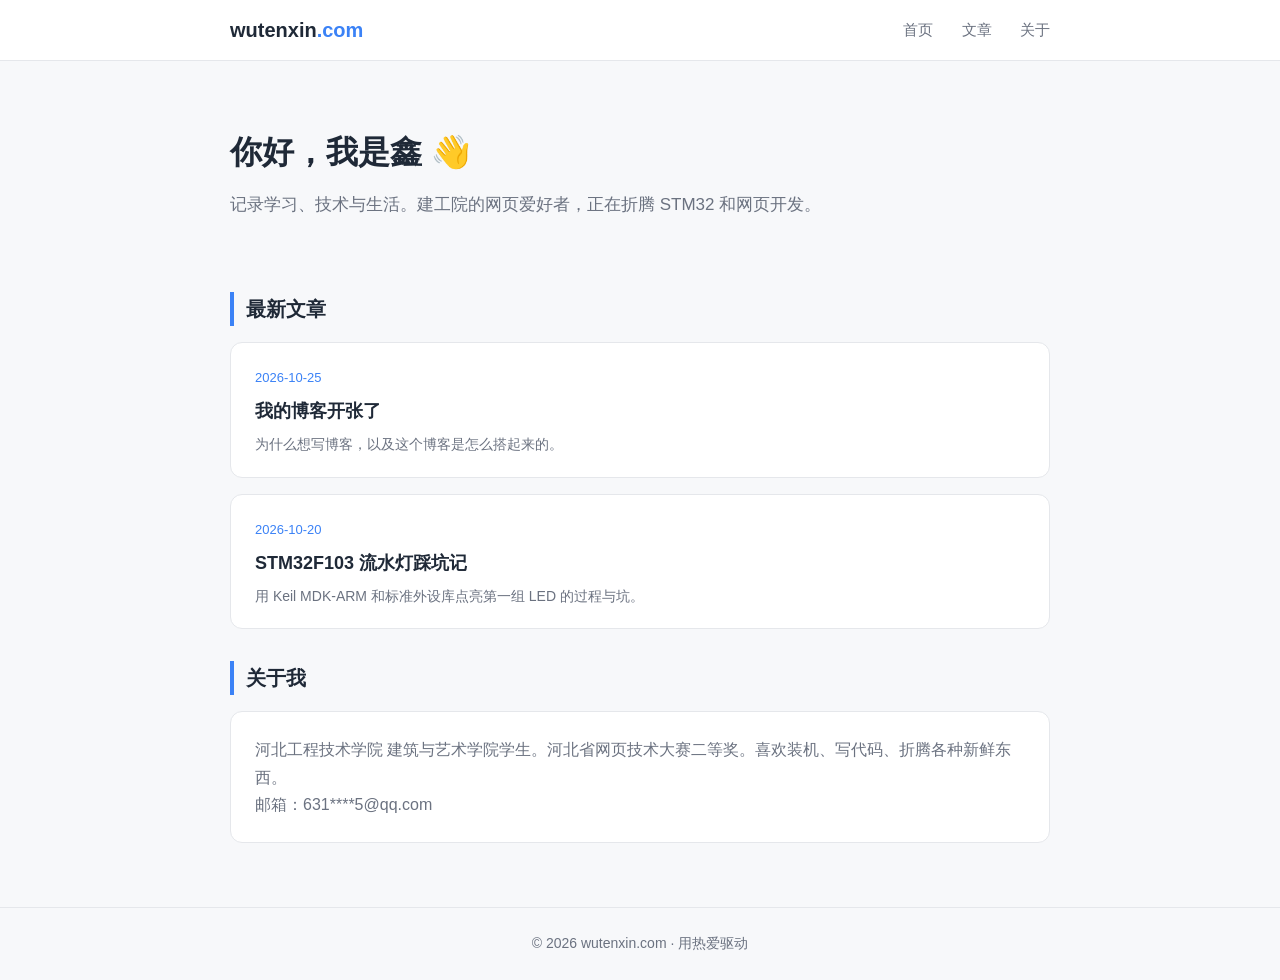
==== index.html @ ae86fbab "Add files via upload" ====
<!DOCTYPE html>
<html lang="zh-CN">
<head>
<meta charset="UTF-8">
<meta name="viewport" content="width=device-width, initial-scale=1.0">
<title>吴utenxin 的博客</title>
<link rel="stylesheet" href="css/style.css">
</head>
<body>
<header class="site-header">
  <div class="container">
    <a class="logo" href="index.html">wutenxin<span class="dot">.com</span></a>
    <nav>
      <a href="index.html">首页</a>
      <a href="#posts">文章</a>
      <a href="#about">关于</a>
    </nav>
  </div>
</header>

<main class="container">
  <section class="hero">
    <h1>你好，我是鑫 👋</h1>
    <p>记录学习、技术与生活。建工院的网页爱好者，正在折腾 STM32 和网页开发。</p>
  </section>

  <section id="posts">
    <h2 class="section-title">最新文章</h2>
    <div class="post-list">
      <a class="post-card" href="posts/hello-blog.html">
        <span class="post-date">2026-10-25</span>
        <h3>我的博客开张了</h3>
        <p>为什么想写博客，以及这个博客是怎么搭起来的。</p>
      </a>
      <a class="post-card" href="posts/stm32-led.html">
        <span class="post-date">2026-10-20</span>
        <h3>STM32F103 流水灯踩坑记</h3>
        <p>用 Keil MDK-ARM 和标准外设库点亮第一组 LED 的过程与坑。</p>
      </a>
    </div>
  </section>

  <section id="about">
    <h2 class="section-title">关于我</h2>
    <div class="about-card">
      <p>河北工程技术学院 建筑与艺术学院学生。河北省网页技术大赛二等奖。喜欢装机、写代码、折腾各种新鲜东西。</p>
      <p>邮箱：631****5@qq.com</p>
    </div>
  </section>
</main>

<footer class="site-footer">
  <div class="container">© 2026 wutenxin.com · 用热爱驱动</div>
</footer>
</body>
</html>
---- css/style.css ----
:root {
  --bg: #f7f8fa;
  --card: #ffffff;
  --ink: #1f2937;
  --muted: #6b7280;
  --accent: #3b82f6;
  --line: #e5e7eb;
}
* { margin: 0; padding: 0; box-sizing: border-box; }
body {
  font-family: "Microsoft YaHei", "PingFang SC", sans-serif;
  background: var(--bg); color: var(--ink); line-height: 1.7;
}
.container { max-width: 860px; margin: 0 auto; padding: 0 20px; }

.site-header {
  background: var(--card); border-bottom: 1px solid var(--line);
  position: sticky; top: 0; z-index: 10;
}
.site-header .container { display: flex; align-items: center; justify-content: space-between; height: 60px; }
.logo { font-size: 20px; font-weight: 700; color: var(--ink); text-decoration: none; }
.logo .dot { color: var(--accent); }
nav a { margin-left: 24px; color: var(--muted); text-decoration: none; font-size: 15px; }
nav a:hover { color: var(--accent); }

.hero { padding: 64px 0 40px; }
.hero h1 { font-size: 32px; margin-bottom: 12px; }
.hero p { color: var(--muted); font-size: 17px; }

.section-title { font-size: 20px; margin: 32px 0 16px; padding-left: 12px; border-left: 4px solid var(--accent); }

.post-list { display: grid; gap: 16px; }
.post-card {
  display: block; background: var(--card); border: 1px solid var(--line);
  border-radius: 12px; padding: 20px 24px; text-decoration: none; color: var(--ink);
  transition: box-shadow .2s, transform .2s;
}
.post-card:hover { box-shadow: 0 6px 24px rgba(0,0,0,.08); transform: translateY(-2px); }
.post-date { font-size: 13px; color: var(--accent); }
.post-card h3 { margin: 6px 0; font-size: 18px; }
.post-card p { color: var(--muted); font-size: 14px; }

.about-card {
  background: var(--card); border: 1px solid var(--line); border-radius: 12px;
  padding: 24px; color: var(--muted);
}

.site-footer { margin-top: 64px; padding: 24px 0; border-top: 1px solid var(--line); color: var(--muted); font-size: 14px; text-align: center; }

article.post { background: var(--card); border: 1px solid var(--line); border-radius: 12px; padding: 40px; margin: 40px 0; }
article.post h1 { font-size: 26px; margin-bottom: 8px; }
article.post .meta { color: var(--muted); font-size: 14px; margin-bottom: 24px; }
article.post p { margin: 14px 0; }
article.post h2 { font-size: 20px; margin: 24px 0 8px; }
.back { display: inline-block; margin-bottom: 20px; color: var(--accent); text-decoration: none; font-size: 14px; }
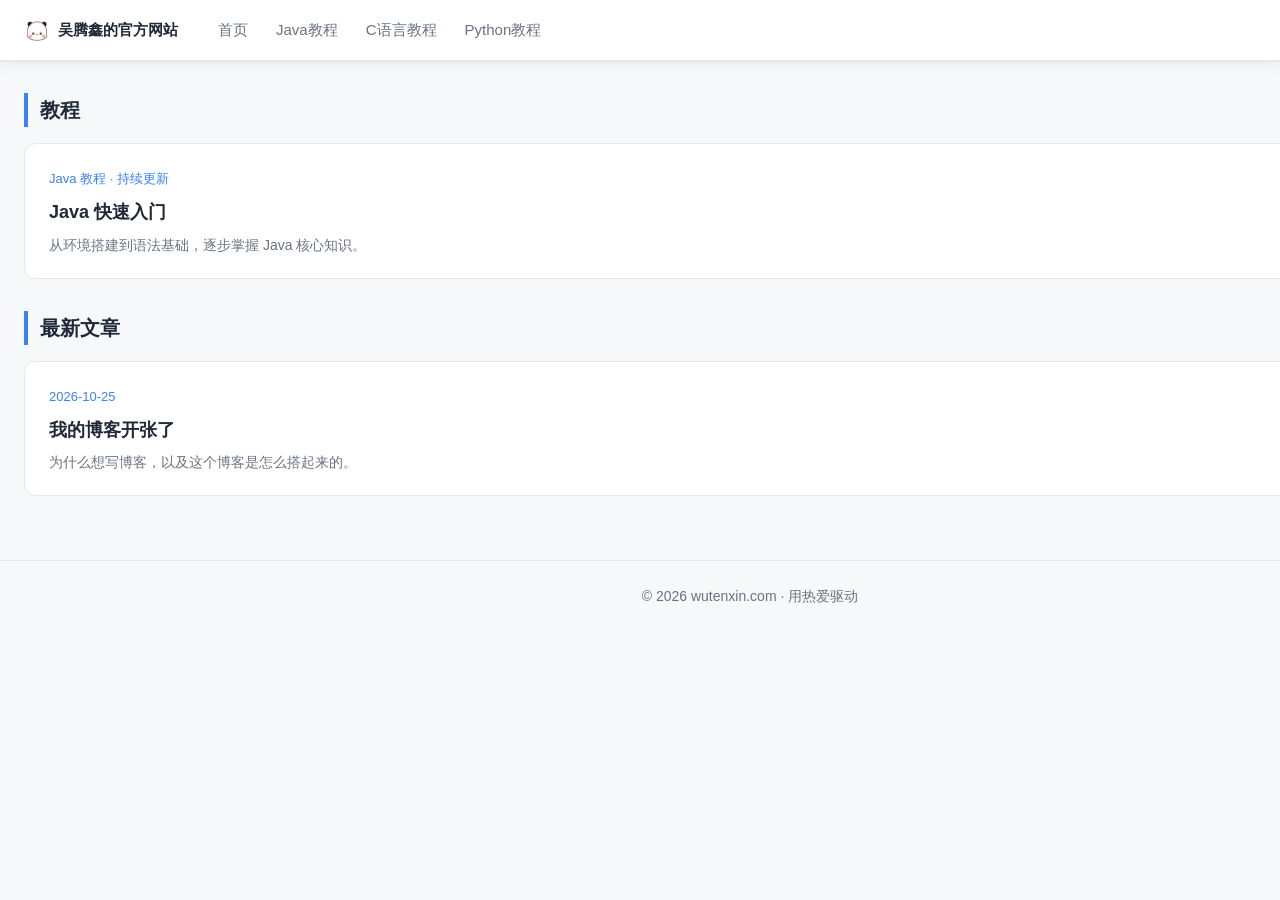
==== commit 9188bf02: "Add files via upload" ====
--- a/index.html
+++ b/index.html
@@ -3,27 +3,38 @@
 <head>
 <meta charset="UTF-8">
 <meta name="viewport" content="width=device-width, initial-scale=1.0">
-<title>吴utenxin 的博客</title>
+<title>首页 - 吴腾鑫的官方网站</title>
+<link rel="icon" type="image/png" href="3.png">
 <link rel="stylesheet" href="css/style.css">
 </head>
 <body>
 <header class="site-header">
   <div class="container">
-    <a class="logo" href="index.html">wutenxin<span class="dot">.com</span></a>
+    <a class="logo" href="index.html">
+      <img class="logo-img" src="3.png" alt="一二头像 logo">
+      <span>吴腾鑫的官方网站<span class="dot"></span></span>
+    </a>
     <nav>
       <a href="index.html">首页</a>
-      <a href="#posts">文章</a>
-      <a href="#about">关于</a>
+      <a href="java/index.html">Java教程</a>
+      <a href="#about">C语言教程</a>
+      <a href="#about">Python教程</a>
     </nav>
   </div>
 </header>
 
 <main class="container">
-  <section class="hero">
-    <h1>你好，我是鑫 👋</h1>
-    <p>记录学习、技术与生活。建工院的网页爱好者，正在折腾 STM32 和网页开发。</p>
+
+  <section id="tutorials">
+    <h2 class="section-title">教程</h2>
+    <div class="post-list">
+      <a class="post-card" href="java/index.html">
+        <span class="post-date">Java 教程 · 持续更新</span>
+        <h3>Java 快速入门</h3>
+        <p>从环境搭建到语法基础，逐步掌握 Java 核心知识。</p>
+      </a>
+    </div>
   </section>
-
   <section id="posts">
     <h2 class="section-title">最新文章</h2>
     <div class="post-list">
@@ -32,21 +43,10 @@
         <h3>我的博客开张了</h3>
         <p>为什么想写博客，以及这个博客是怎么搭起来的。</p>
       </a>
-      <a class="post-card" href="posts/stm32-led.html">
-        <span class="post-date">2026-10-20</span>
-        <h3>STM32F103 流水灯踩坑记</h3>
-        <p>用 Keil MDK-ARM 和标准外设库点亮第一组 LED 的过程与坑。</p>
-      </a>
     </div>
   </section>
 
-  <section id="about">
-    <h2 class="section-title">关于我</h2>
-    <div class="about-card">
-      <p>河北工程技术学院 建筑与艺术学院学生。河北省网页技术大赛二等奖。喜欢装机、写代码、折腾各种新鲜东西。</p>
-      <p>邮箱：631****5@qq.com</p>
-    </div>
-  </section>
+  
 </main>
 
 <footer class="site-footer">
--- a/css/style.css
+++ b/css/style.css
@@ -6,50 +6,276 @@
   --accent: #3b82f6;
   --line: #e5e7eb;
 }
+
 * { margin: 0; padding: 0; box-sizing: border-box; }
+
 body {
   font-family: "Microsoft YaHei", "PingFang SC", sans-serif;
-  background: var(--bg); color: var(--ink); line-height: 1.7;
-}
-.container { max-width: 860px; margin: 0 auto; padding: 0 20px; }
+  background: var(--bg);
+  color: var(--ink);
+  line-height: 1.7;
+}
+
+.container { width: 1500px; margin: 0 auto; padding: 0 24px; }
 
 .site-header {
-  background: var(--card); border-bottom: 1px solid var(--line);
-  position: sticky; top: 0; z-index: 10;
-}
-.site-header .container { display: flex; align-items: center; justify-content: space-between; height: 60px; }
-.logo { font-size: 20px; font-weight: 700; color: var(--ink); text-decoration: none; }
+  
+  background: var(--card);
+  border-bottom: 1px solid var(--line);
+  position: sticky;
+  top: 0;
+  z-index: 10;
+  box-shadow: 0 1px 2px rgba(31, 41, 55, .04),
+              0 4px 14px rgba(31, 41, 55, .06);
+}
+
+.site-header .container {
+  display: flex;
+  align-items: center;
+  height: 60px;
+}
+
+.logo {
+  display: flex;
+  align-items: center;
+  gap: 8px;
+  font-size: 15px;
+  font-weight: 700;
+  color: var(--ink);
+  text-decoration: none;
+  margin-right: 40px;
+}
+
+.logo-img {
+  width: 26px;
+  height: 26px;
+  display: block;
+  object-fit: contain;
+  border-radius: 50%;
+}
+
 .logo .dot { color: var(--accent); }
-nav a { margin-left: 24px; color: var(--muted); text-decoration: none; font-size: 15px; }
+
+nav { display: flex; gap: 28px; }
+
+nav a {
+  color: var(--muted);
+  text-decoration: none;
+  font-size: 15px;
+}
+
 nav a:hover { color: var(--accent); }
 
 .hero { padding: 64px 0 40px; }
 .hero h1 { font-size: 32px; margin-bottom: 12px; }
 .hero p { color: var(--muted); font-size: 17px; }
 
-.section-title { font-size: 20px; margin: 32px 0 16px; padding-left: 12px; border-left: 4px solid var(--accent); }
+.section-title {
+  font-size: 20px;
+  margin: 32px 0 16px;
+  padding-left: 12px;
+  border-left: 4px solid var(--accent);
+}
 
 .post-list { display: grid; gap: 16px; }
+
 .post-card {
-  display: block; background: var(--card); border: 1px solid var(--line);
-  border-radius: 12px; padding: 20px 24px; text-decoration: none; color: var(--ink);
+  display: block;
+  background: var(--card);
+  border: 1px solid var(--line);
+  border-radius: 12px;
+  padding: 20px 24px;
+  text-decoration: none;
+  color: var(--ink);
   transition: box-shadow .2s, transform .2s;
 }
-.post-card:hover { box-shadow: 0 6px 24px rgba(0,0,0,.08); transform: translateY(-2px); }
+
+.post-card:hover {
+  box-shadow: 0 6px 24px rgba(0, 0, 0, .08);
+  transform: translateY(-2px);
+}
+
 .post-date { font-size: 13px; color: var(--accent); }
 .post-card h3 { margin: 6px 0; font-size: 18px; }
 .post-card p { color: var(--muted); font-size: 14px; }
 
 .about-card {
-  background: var(--card); border: 1px solid var(--line); border-radius: 12px;
-  padding: 24px; color: var(--muted);
-}
-
-.site-footer { margin-top: 64px; padding: 24px 0; border-top: 1px solid var(--line); color: var(--muted); font-size: 14px; text-align: center; }
-
-article.post { background: var(--card); border: 1px solid var(--line); border-radius: 12px; padding: 40px; margin: 40px 0; }
+  background: var(--card);
+  border: 1px solid var(--line);
+  border-radius: 12px;
+  padding: 24px;
+  color: var(--muted);
+}
+
+.site-footer {
+  margin-top: 64px;
+  padding: 24px 0;
+  border-top: 1px solid var(--line);
+  color: var(--muted);
+  font-size: 14px;
+  text-align: center;
+}
+
+article.post {
+  background: var(--card);
+  border: 1px solid var(--line);
+  border-radius: 12px;
+  padding: 40px;
+  margin: 40px auto;
+  max-width: 860px;
+}
+
 article.post h1 { font-size: 26px; margin-bottom: 8px; }
 article.post .meta { color: var(--muted); font-size: 14px; margin-bottom: 24px; }
 article.post p { margin: 14px 0; }
 article.post h2 { font-size: 20px; margin: 24px 0 8px; }
-.back { display: inline-block; margin-bottom: 20px; color: var(--accent); text-decoration: none; font-size: 14px; }
+
+.back {
+  display: inline-block;
+  margin-bottom: 20px;
+  color: var(--accent);
+  text-decoration: none;
+  font-size: 14px;
+}
+
+/* ===== Java 教程（左侧目录 + 右侧正文） ===== */
+.tutorial-wrap {
+  display: flex;
+  max-width: 1500px;
+  margin: 0 auto;
+  padding: 0 24px;
+  align-items: flex-start;
+}
+
+.tutorial-nav {
+  width: 240px;
+  flex-shrink: 0;
+  border-right: 1px solid var(--line);
+  padding: 24px 14px 48px 0;
+  position: sticky;
+  top: 60px;
+  height: calc(100vh - 60px);
+  overflow-y: auto;
+}
+
+.tutorial-nav h4 {
+  font-size: 13px;
+  color: var(--muted);
+  font-weight: 400;
+  padding: 0 12px 8px;
+  letter-spacing: 1px;
+}
+
+.tutorial-nav a {
+  display: block;
+  padding: 7px 12px;
+  font-size: 14px;
+  color: var(--muted);
+  text-decoration: none;
+  border-radius: 6px;
+}
+
+.tutorial-nav a:hover { background: #f3f4f6; color: var(--ink); }
+
+.tutorial-nav a.active {
+  background: #eff6ff;
+  color: var(--accent);
+  font-weight: 600;
+}
+
+.tutorial-main {
+  flex: 1;
+  min-width: 0;
+  max-width: 860px;
+  padding: 32px 0 72px 40px;
+}
+
+.tutorial-main .crumb {
+  font-size: 13px;
+  color: var(--muted);
+  margin-bottom: 12px;
+}
+
+.tutorial-main h1 { font-size: 26px; margin-bottom: 20px; }
+
+.tutorial-main h2 {
+  font-size: 19px;
+  margin: 30px 0 12px;
+  padding-left: 10px;
+  border-left: 4px solid var(--accent);
+}
+
+.tutorial-main h3 { font-size: 16px; margin: 22px 0 10px; }
+.tutorial-main p { margin: 14px 0; font-size: 15.5px; }
+.tutorial-main ul, .tutorial-main ol { margin: 14px 0 14px 26px; font-size: 15.5px; }
+.tutorial-main li { margin-bottom: 6px; }
+
+.tutorial-main code {
+  background: #f3f4f6;
+  color: #c7254e;
+  padding: 2px 6px;
+  border-radius: 4px;
+  font-family: Consolas, Menlo, monospace;
+  font-size: 13.5px;
+}
+
+.tutorial-main pre {
+  background: #282c34;
+  color: #e6e6e6;
+  padding: 16px 20px;
+  border-radius: 8px;
+  overflow-x: auto;
+  margin: 16px 0 20px;
+  line-height: 1.55;
+}
+
+.tutorial-main pre code {
+  background: none;
+  color: inherit;
+  padding: 0;
+  font-size: 13.5px;
+}
+
+.tutorial-main blockquote {
+  border-left: 4px solid #dfe2e5;
+  background: #fafafa;
+  padding: 10px 18px;
+  margin: 16px 0;
+  color: #666;
+  font-size: 15px;
+}
+
+.tutorial-main table {
+  border-collapse: collapse;
+  margin: 16px 0 20px;
+  font-size: 14.5px;
+}
+
+.tutorial-main th, .tutorial-main td {
+  border: 1px solid var(--line);
+  padding: 8px 16px;
+}
+
+.tutorial-main th { background: #f7f8fa; }
+
+.tutorial-main .pager {
+  display: flex;
+  justify-content: space-between;
+  margin-top: 48px;
+  padding-top: 20px;
+  border-top: 1px solid var(--line);
+  font-size: 14px;
+}
+
+@media (max-width: 820px) {
+  .tutorial-wrap { display: block; }
+  .tutorial-nav {
+    width: auto;
+    position: static;
+    height: auto;
+    border-right: none;
+    border-bottom: 1px solid var(--line);
+    padding: 16px 0;
+  }
+  .tutorial-main { padding: 24px 0 56px; }
+}
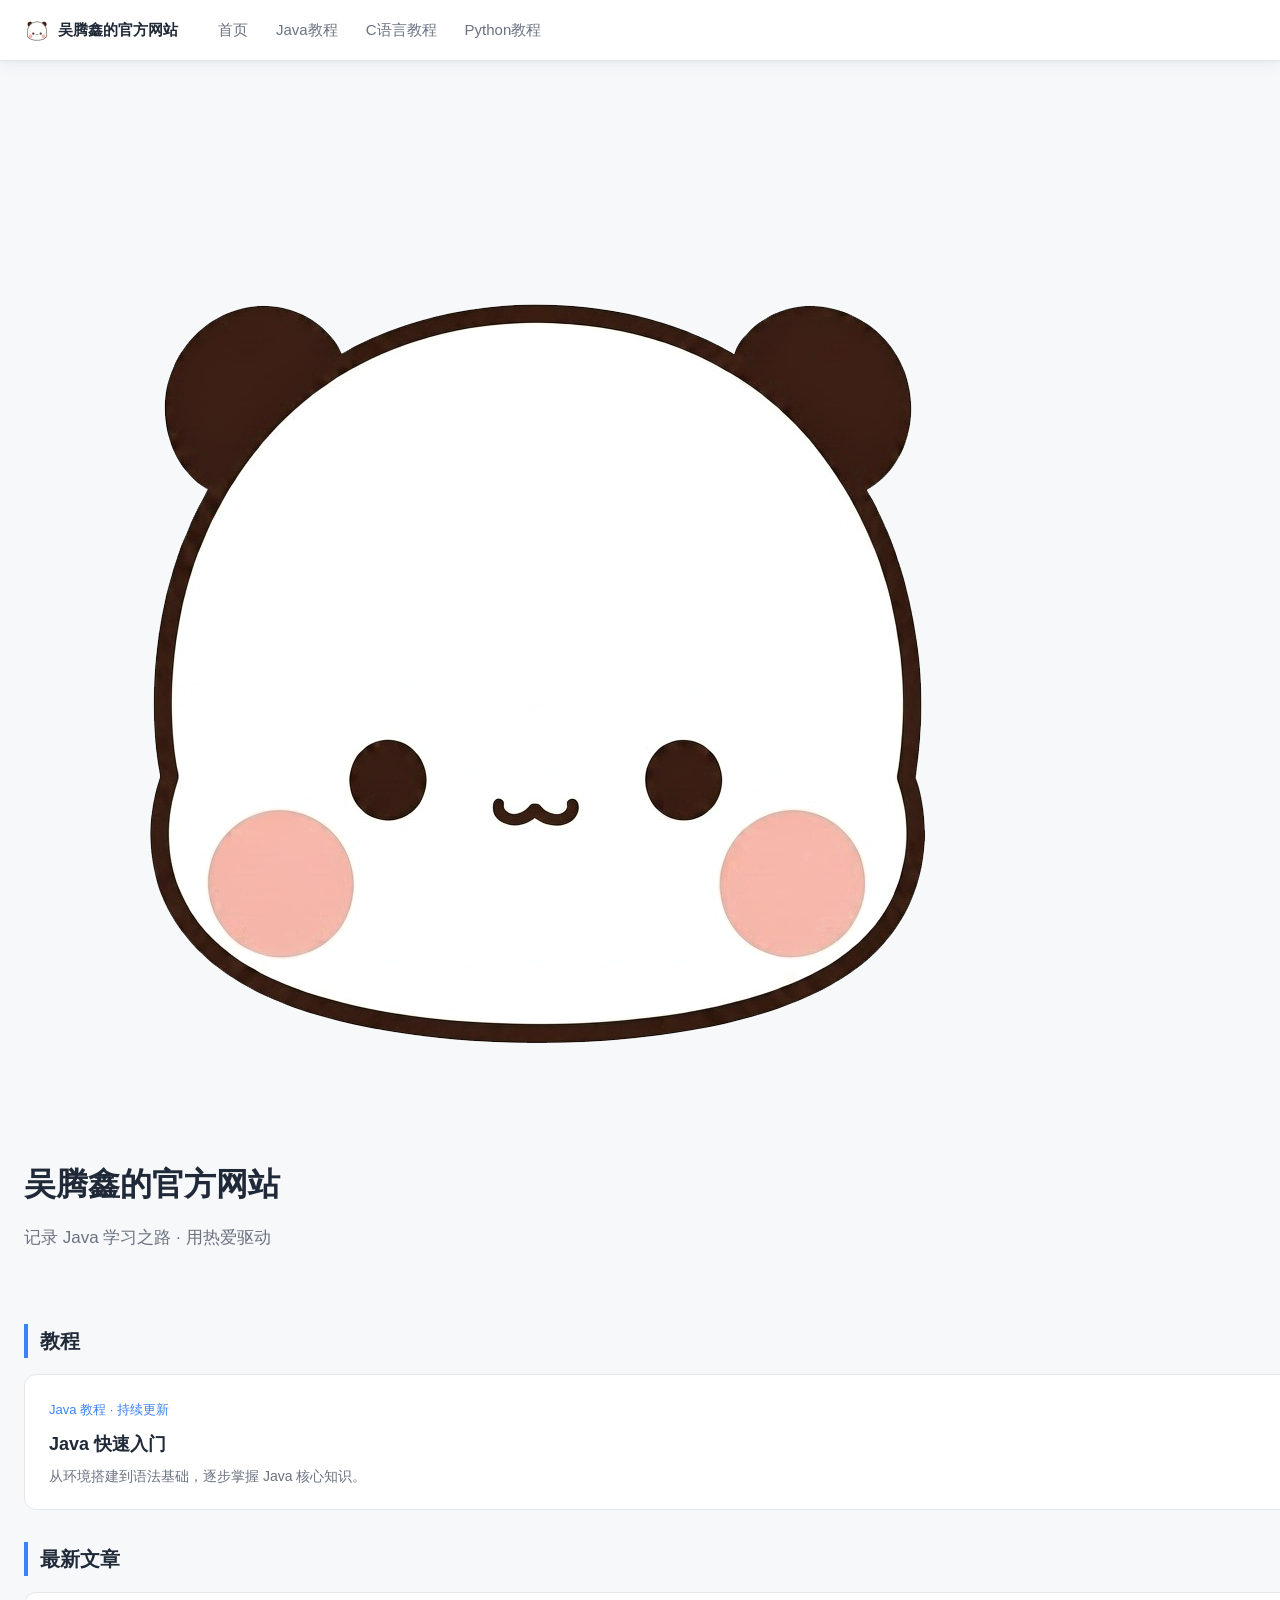
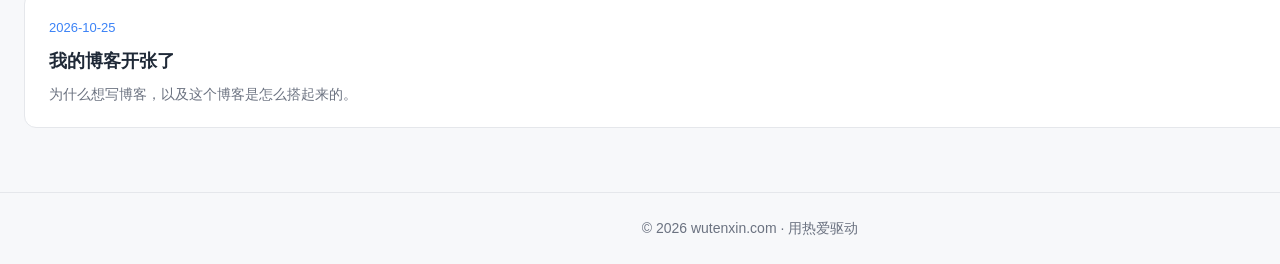
==== commit ef5ebe03: "Add files via upload" ====
--- a/index.html
+++ b/index.html
@@ -24,6 +24,14 @@
 </header>
 
 <main class="container">
+
+  <section class="hero">
+    <img class="hero-avatar" src="3.png" alt="头像">
+    <div>
+      <h1>吴腾鑫的官方网站</h1>
+      <p>记录 Java 学习之路 · 用热爱驱动</p>
+    </div>
+  </section>
 
   <section id="tutorials">
     <h2 class="section-title">教程</h2>
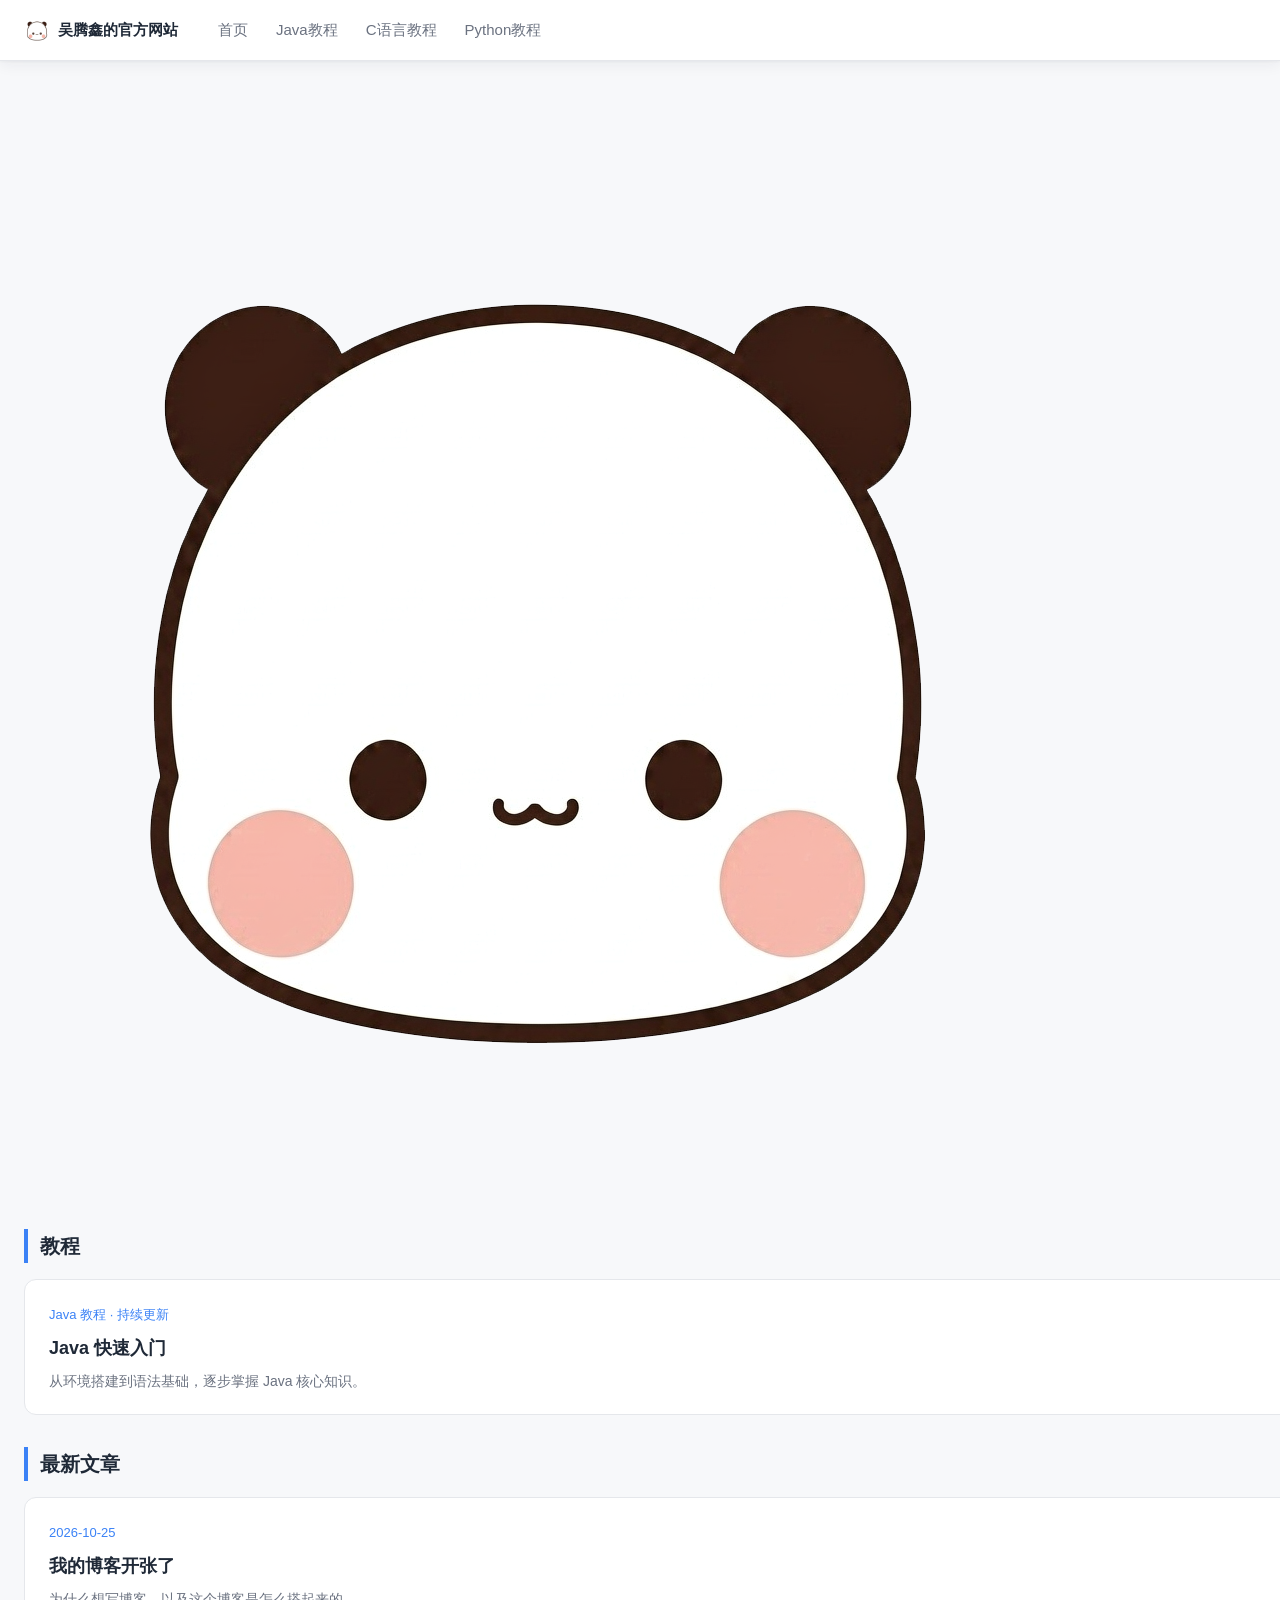
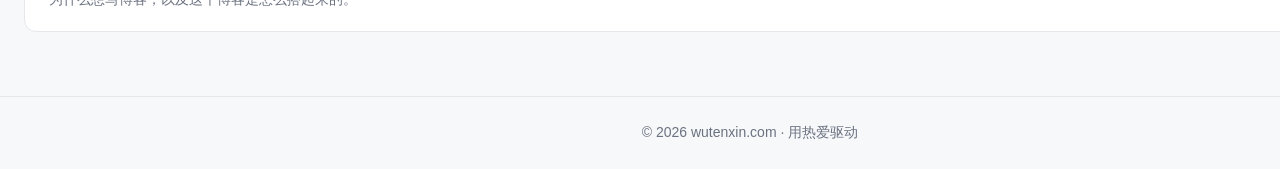
==== commit 03a1fc08: "Add files via upload" ====
--- a/index.html
+++ b/index.html
@@ -27,10 +27,7 @@
 
   <section class="hero">
     <img class="hero-avatar" src="3.png" alt="头像">
-    <div>
-      <h1>吴腾鑫的官方网站</h1>
-      <p>记录 Java 学习之路 · 用热爱驱动</p>
-    </div>
+   
   </section>
 
   <section id="tutorials">
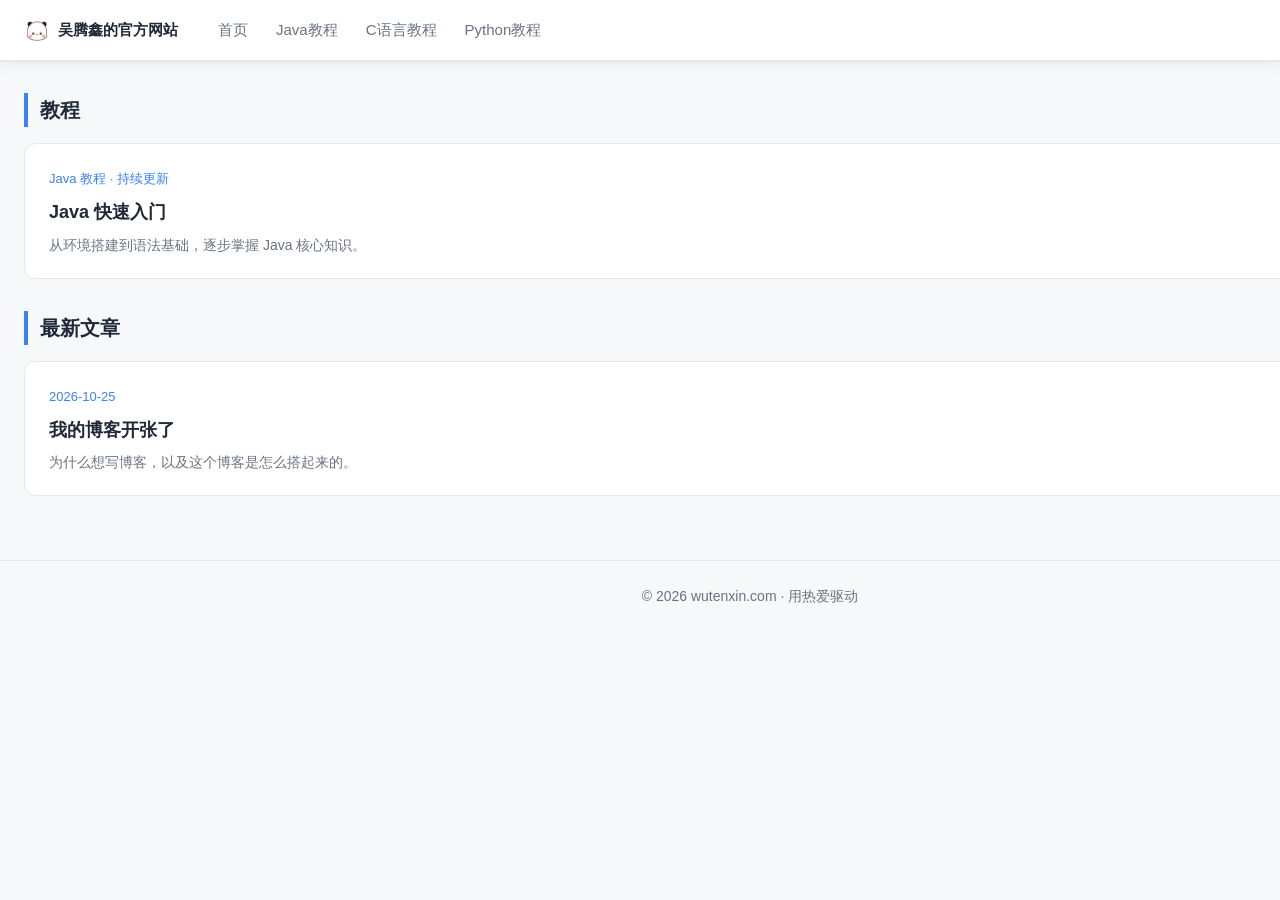
==== commit ba1a0a6b: "Add files via upload" ====
--- a/index.html
+++ b/index.html
@@ -24,11 +24,6 @@
 </header>
 
 <main class="container">
-
-  <section class="hero">
-    <img class="hero-avatar" src="3.png" alt="头像">
-   
-  </section>
 
   <section id="tutorials">
     <h2 class="section-title">教程</h2>
